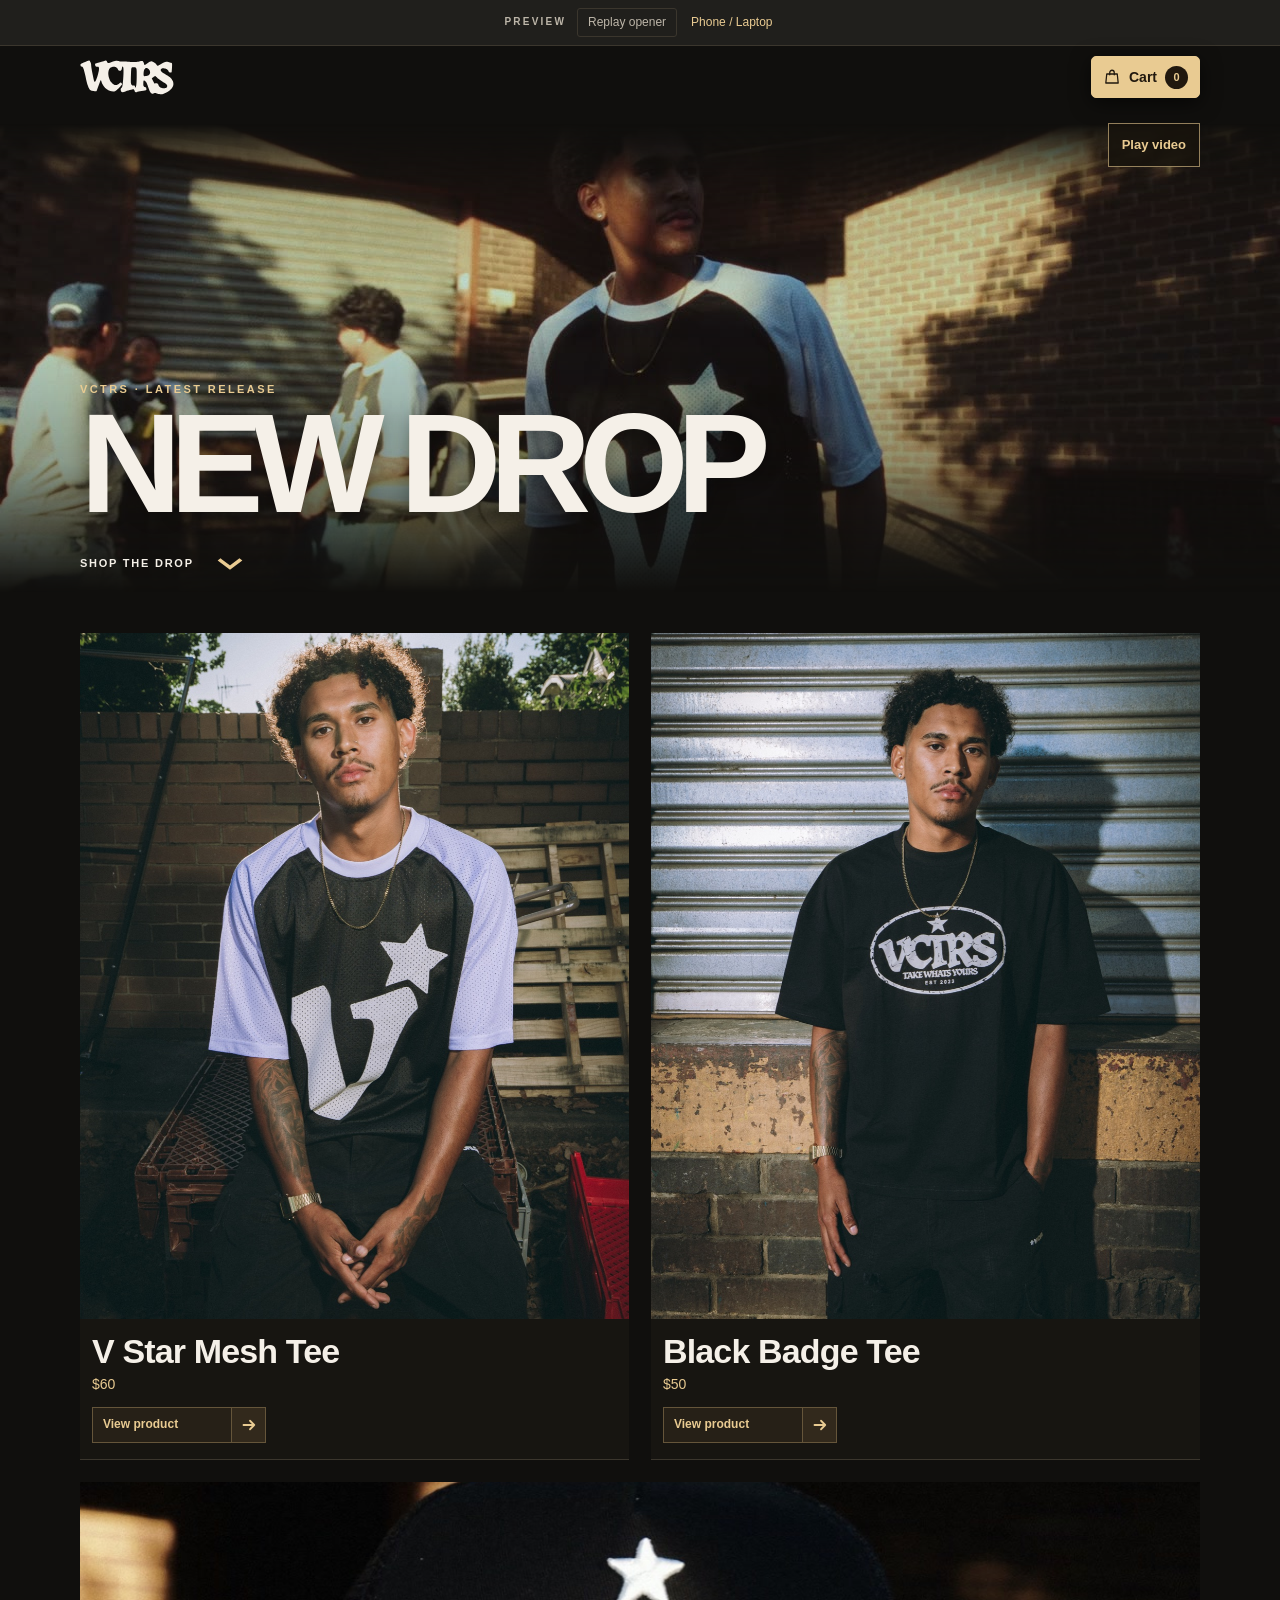
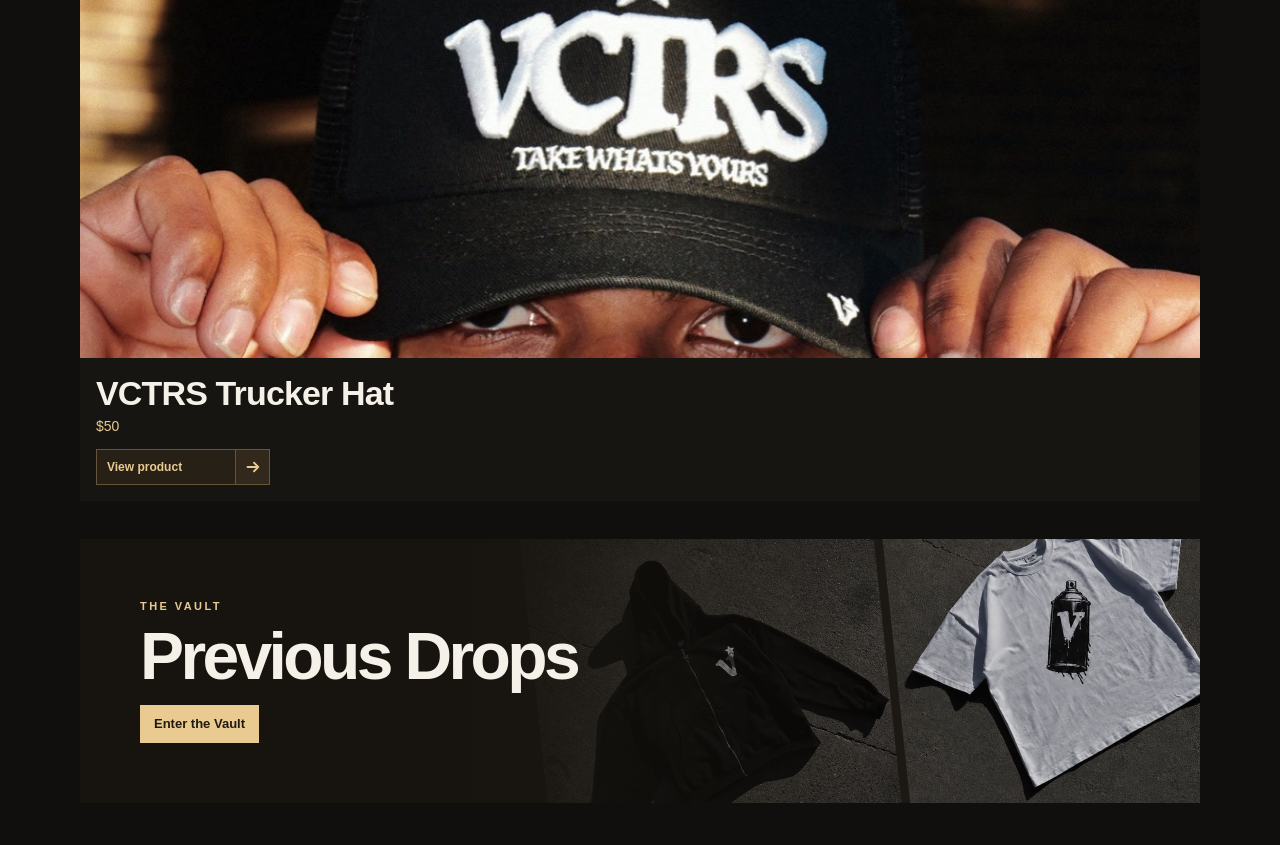
==== index.html @ b0d3637d "Publish VCTRS storefront demo" ====
<!doctype html>
<html lang="en-AU">
<head>
<meta charset="utf-8">
<meta name="robots" content="noindex, nofollow">
<meta name="viewport" content="width=device-width, initial-scale=1">
<title>VCTRS — Storefront Preview</title>
<link rel="icon" href="assets/v-star.svg" type="image/svg+xml">
<link rel="stylesheet" href="shop-panels.css?v=4">
<link rel="stylesheet" href="vault-transition.css?v=1">
<script src="vault-transition.js?v=1"></script>
<style>
:root{color-scheme:dark;--ink:#100f0d;--paper:#f5f0e8;--gold:#e9cb92;--muted:#bdb6a9;--rule:#3b362d}
*{box-sizing:border-box}
body{margin:0;background:var(--ink);color:var(--paper);font:16px/1.4 Arial,sans-serif}
a,button,select{color:inherit}
button,select{font:inherit;cursor:pointer}
button:focus-visible,a:focus-visible,select:focus-visible{outline:2px solid var(--gold);outline-offset:4px}
[hidden]{display:none!important}
#store{--storebar-height:63px}
.store-top{position:sticky;top:0;z-index:3}
.tools{display:flex;align-items:center;justify-content:center;gap:6px;flex-wrap:wrap;padding:8px;background:#201f1c;border-bottom:1px solid var(--rule)}
.tools button{border:1px solid transparent;background:transparent;padding:5px 10px;font-size:12px;border-radius:3px;white-space:nowrap}
.tools .replay{border-color:var(--rule);color:var(--muted)}
.kicker{color:var(--gold);font-size:11px;font-weight:700;letter-spacing:.22em;text-transform:uppercase}
.tools .kicker{color:var(--muted);font-size:10px;margin:0 5px}
.wrap{width:min(1120px,calc(100% - 48px));margin-inline:auto}
.storebar{min-height:var(--storebar-height);display:flex;align-items:center}
.logo{display:block;flex:none;width:94px;height:35px;background:var(--paper);mask:url('assets/wordmark.svg') center/contain no-repeat}
.campaign{height:clamp(310px,56svh,620px);position:relative;isolation:isolate;overflow:hidden;background:var(--ink)}
.campaign video{position:absolute;inset:0;width:100%;height:100%;object-fit:cover;mask-image:linear-gradient(to bottom,transparent 3%,#000c 18%,#000d 40%,#0009 70%,transparent 96%)}
.campaign-copy{position:relative;z-index:1;height:100%;display:flex;flex-direction:column;align-items:flex-start;justify-content:flex-end;padding-bottom:24px}
.campaign-play{position:absolute;z-index:2;top:14px;right:max(14px,calc((100% - 1120px)/2));min-height:44px;padding:7px 13px;border:1px solid #e9cb9299;background:#17130deb;color:var(--gold);font-size:13px;font-weight:700}
.campaign-play:hover{background:var(--gold);color:#21180e}
h1,h2,h3,p{margin:0}
h1{font:900 clamp(56px,11vw,142px)/.84 Arial,sans-serif;letter-spacing:-.085em;text-transform:uppercase;margin:7px 0 16px;text-shadow:0 2px 20px #0005}
.scroll-link{display:inline-flex;align-items:center;gap:14px;min-height:50px;font-size:11px;font-weight:700;text-decoration:none;text-transform:uppercase;letter-spacing:.16em;padding:0 3px 0 0}
.drop-cue{display:grid;place-items:center;width:45px;height:45px;color:var(--gold)}
.drop-cue svg{width:28px;height:28px;fill:none;stroke:currentColor;stroke-width:2.6;stroke-linecap:square;stroke-linejoin:miter;transform:scaleX(1.35)}
.scroll-link:is(:hover,:focus-visible) .drop-cue{color:#ffe2ac}
@media(prefers-reduced-motion:no-preference){
 body:not(.opening) .drop-cue svg{animation:drop-nudge 820ms ease-out 2}
 @keyframes drop-nudge{0%,100%{transform:translateY(0) scaleX(1.35)}45%{transform:translateY(6px) scaleX(1.5)}}
}
.products{padding:20px 0 38px;scroll-margin-top:66px}
.cards{display:grid;grid-template-columns:repeat(2,minmax(0,1fr));gap:clamp(10px,2vw,22px)}
.card{min-width:0;background:#171511;border-bottom:1px solid var(--rule)}
.card:last-child{border-bottom:0}
.card[data-product=hat]{grid-column:1/-1}
.photo{display:block;width:100%;height:auto;aspect-ratio:4/5;object-fit:cover;object-position:center 35%;background:#28231d}
.card[data-product=hat] .photo{aspect-ratio:2.35/1;object-position:center 29%}
.detail{display:block;padding:13px 12px 16px}
.card[data-product=hat] .detail{padding:16px}
.detail .product-name{display:block;font-weight:700;font-size:clamp(15px,3vw,34px);line-height:1.12;letter-spacing:-.025em}
.price{display:block;margin-top:5px;color:var(--gold);font-size:14px}
.footer{padding:0 0 42px;scroll-margin-top:100px}
.vault-link{display:flex;position:relative;isolation:isolate;align-items:center;overflow:hidden;min-height:250px;padding:clamp(24px,5vw,60px);background:#1d1a15;text-decoration:none}
.vault-link::after{content:'';position:absolute;inset:0;z-index:-1;background:linear-gradient(90deg,#17140f 9%,#17140ff5 33%,#17140f30 75%,#17140f26)}
.vault-photos{position:absolute;z-index:-2;inset:-12% -2% -12% 43%;display:grid;grid-template-columns:1fr 1fr;gap:8px;transform:rotate(-6deg) scale(1.08);filter:saturate(.55)}
.vault-photos img{width:100%;height:100%;min-height:0;object-fit:cover;display:block}
.vault-copy{display:grid;justify-items:start;gap:12px}
.vault-copy h2{font-size:clamp(32px,5.5vw,66px);line-height:.92;letter-spacing:-.055em}
.vault-action{display:inline-flex;align-items:center;margin-top:6px;padding:10px 14px;background:var(--gold);color:#21180e;font-size:13px;font-weight:700}
.vault-link:is(:hover,:focus-visible) .vault-action{background:#ffe2ac}
.opener{position:fixed;inset:0;z-index:5;background:#000;transition:opacity .22s ease;display:grid;place-items:center}
.opener.fade{opacity:0;pointer-events:none}
.opener iframe{position:absolute;inset:0;width:100%;height:100%;border:0;pointer-events:none}
.opener button{position:absolute;right:18px;bottom:18px;padding:8px 12px;font-size:12px;background:#17130dbd;border:1px solid #fff8}
body.opening{overflow:hidden}
@media(max-width:650px){
 .wrap{width:calc(100% - 28px)}
 #store{--storebar-height:52px}
 .logo{width:74px;height:28px}
 .campaign{height:clamp(280px,51svh,500px)}
 .campaign-copy{padding-bottom:15px}
 .vault-link{min-height:204px}
 .vault-photos{left:27%;right:-15%}
 .vault-link::after{background:linear-gradient(90deg,#17140f 3%,#17140fe8 31%,#17140f45 94%)}
 .card[data-product=hat] .photo{aspect-ratio:4/3}
 .detail{display:block;padding:10px 8px 13px}
}
@media(max-width:335px){.tools .kicker{display:none}}
@media(prefers-reduced-motion:reduce){.opener{transition:none}}

.tools a{font-size:12px;text-decoration:none;padding:5px 8px;color:var(--gold)}
.product-open{display:block;width:100%;padding:0;border:0;background:transparent;text-align:left}
.product-open:hover .photo{filter:brightness(1.08)}
.product-open:focus-visible{outline-offset:-3px}
.view{display:grid;grid-template-columns:minmax(0,1fr) 34px;align-items:stretch;width:min(100%,174px);min-height:36px;margin-top:12px;background:#262017;border:1px solid #65553a;color:var(--gold);font-size:12px;font-weight:700}
.view-label{align-self:center;padding:6px 5px 6px 10px}
.view-icon{display:grid;place-items:center;border-left:1px solid #65553a;background:#32291c}
.action-arrow{width:16px;height:16px;fill:none;stroke:currentColor;stroke-width:1.8;stroke-linecap:round;stroke-linejoin:round}
.product-open:is(:hover,:focus-visible) .view{border-color:var(--gold)}
.product-open:is(:hover,:focus-visible) .view-icon{background:var(--gold);border-color:var(--gold);color:#21180e}
@media(max-width:650px){
 .tools{gap:3px}
 .tools button,.tools a{padding-inline:6px}
 .tools .kicker{display:none}
}
</style>
</head>
<body>
<svg aria-hidden="true" width="0" height="0" style="position:absolute">
  <symbol id="arrow-right" viewBox="0 0 16 16"><path d="M2.5 8h10.75M9 3.75 13.25 8 9 12.25"/></symbol>
</svg>
<div id="store">
  <div class="store-top">
    <aside class="tools" aria-label="Storefront preview controls">
      <span class="kicker">Preview</span>
      <button type="button" class="replay">Replay opener</button>
      <a id="device-preview" href="compare.html">Phone / Laptop</a>
    </aside>
    <div class="cart-rail wrap">
      <button class="floating-cart" id="floating-cart" type="button" aria-haspopup="dialog" aria-controls="cart-dialog">
        <span class="floating-cart-label">
          <svg viewBox="0 0 24 24" aria-hidden="true"><path d="M5 8h14l1.25 12H3.75L5 8Z"/><path d="M9 9V6a3 3 0 0 1 6 0v3"/></svg>
          <span>Cart</span><span class="floating-cart-count" id="floating-cart-count">0</span>
        </span>
        <span class="floating-cart-subtotal" id="floating-cart-subtotal" hidden></span>
      </button>
    </div>
  </div>
  <header class="storebar wrap">
    <div class="logo" role="img" aria-label="VCTRS"></div>
  </header>
  <main>
    <section class="campaign" aria-labelledby="drop-title">
      <video id="campaign" src="assets/campaign.mp4" poster="assets/campaign.jpg" muted playsinline loop preload="metadata" aria-hidden="true"></video>
      <button class="campaign-play" type="button" hidden>Play video</button>
      <div class="campaign-copy wrap">
        <span class="kicker">VCTRS · Latest release</span>
        <h1 id="drop-title">New Drop</h1>
        <a class="scroll-link" href="#products">Shop the drop <span class="drop-cue" aria-hidden="true"><svg viewBox="0 0 24 24"><path d="m6 9 6 6 6-6"/></svg></span></a>
      </div>
    </section>
    <section id="products" class="products wrap" aria-label="New drop products">
      <div class="cards">
        <article class="card" data-product="mesh">
          <button class="product-open" type="button" aria-label="View V Star Mesh Tee">
            <img class="photo" src="assets/mesh.jpg" alt="V Star Mesh Tee with a large V and star on the front" width="1067" height="1600">
            <span class="detail"><span class="product-name">V Star Mesh Tee</span><span class="price">$60</span><span class="view"><span class="view-label">View product</span><span class="view-icon" aria-hidden="true"><svg class="action-arrow"><use href="#arrow-right"/></svg></span></span></span>
          </button>
        </article>
        <article class="card" data-product="badge">
          <button class="product-open" type="button" aria-label="View Black Badge Tee">
            <img class="photo" src="assets/badge.jpg" alt="Black Badge Tee with a white VCTRS badge on the chest" width="1067" height="1600">
            <span class="detail"><span class="product-name">Black Badge Tee</span><span class="price">$50</span><span class="view"><span class="view-label">View product</span><span class="view-icon" aria-hidden="true"><svg class="action-arrow"><use href="#arrow-right"/></svg></span></span></span>
          </button>
        </article>
        <article class="card" data-product="hat">
          <button class="product-open" type="button" aria-label="View VCTRS Trucker Hat">
            <img class="photo" src="assets/hat.jpg" alt="Black VCTRS Trucker Hat with white embroidery" width="1067" height="1600">
            <span class="detail"><span class="product-name">VCTRS Trucker Hat</span><span class="price">$50</span><span class="view"><span class="view-label">View product</span><span class="view-icon" aria-hidden="true"><svg class="action-arrow"><use href="#arrow-right"/></svg></span></span></span>
          </button>
        </article>
      </div>
    </section>
  </main>
  <footer class="footer wrap" id="previous-drops">
    <a class="vault-link" href="vault-preview/index.html?v=2#vault" aria-labelledby="vault-heading vault-action">
      <div class="vault-photos" aria-hidden="true">
        <img src="assets/vault-hoodie.webp" loading="lazy" alt="">
        <img src="assets/vault-tee.webp" loading="lazy" alt="">
      </div>
      <div class="vault-copy">
        <p class="kicker">The Vault</p>
        <h2 id="vault-heading">Previous Drops</h2>
        <span class="vault-action" id="vault-action">Enter the Vault</span>
      </div>
    </a>
  </footer>
</div>
<dialog id="product-dialog" aria-labelledby="product-name">
  <div class="dialog-bar">
    <span class="kicker">VCTRS · New Drop</span>
    <form method="dialog"><button class="close" type="submit" aria-label="Close product" autofocus>×</button></form>
  </div>
  <form class="buy" id="buy">
    <div class="dialog-body">
      <div class="gallery">
        <div class="gallery-stage">
          <img class="gallery-photo" id="gallery-photo" alt="">
          <button class="gallery-nav" id="gallery-prev" type="button" aria-label="Previous photo"><svg class="action-arrow" aria-hidden="true"><use href="#arrow-right"/></svg></button>
          <button class="gallery-nav" id="gallery-next" type="button" aria-label="Next photo"><svg class="action-arrow" aria-hidden="true"><use href="#arrow-right"/></svg></button>
        </div>
        <div class="gallery-meta"><div class="thumbs" id="thumbs" aria-label="Product photos"></div><span class="gallery-count" id="gallery-count" aria-live="polite"></span></div>
      </div>
      <div class="buy-details">
        <div><h2 id="product-name"></h2><p id="product-price" class="price"></p></div>
        <fieldset id="size-field" class="size-field">
          <legend>Size</legend>
          <div class="size-options" id="size-options"></div>
        </fieldset>
        <p id="product-fit" class="product-fit" hidden></p>
        <div class="buy-quantity">
          <span id="quantity-label">Quantity</span>
          <div class="quantity-stepper" role="group" aria-labelledby="quantity-label">
            <button class="step-btn" id="qty-minus" type="button" aria-label="Decrease quantity" disabled>−</button>
            <output id="qty-value" aria-label="Quantity">1</output>
            <button class="step-btn" id="qty-plus" type="button" aria-label="Increase quantity" disabled>+</button>
          </div>
        </div>
        <p class="stock-note" id="stock-note" role="status"></p>
      </div>
    </div>
    <div class="dialog-actions">
      <button class="add" type="submit" disabled><span id="add-label">Select a size</span><span id="add-total"></span></button>
    </div>
  </form>
</dialog>
<dialog id="cart-dialog" class="cart" aria-labelledby="cart-title">
  <div class="dialog-bar">
    <h2 id="cart-title">Your cart</h2>
    <form method="dialog"><button class="close" type="submit" aria-label="Close cart" autofocus>×</button></form>
  </div>
  <div class="bag-body">
    <p class="cart-feedback" id="cart-feedback" role="status" hidden></p>
    <ul class="bag-list" id="bag-list"></ul>
    <p class="bag-empty" id="bag-empty">Your cart is empty.</p>
    <dl class="bag-totals" id="bag-totals" hidden>
      <div><dt>Subtotal</dt><dd id="subtotal"></dd></div>
      <div><dt>Flat shipping</dt><dd>$10</dd></div>
      <div class="order-total"><dt><strong>Total</strong></dt><dd><strong id="total"></strong></dd></div>
    </dl>
  </div>
  <div class="cart-actions">
    <button class="checkout-button" id="checkout-start" type="button" hidden><span>Checkout</span><span id="checkout-cta-total"></span></button>
    <form method="dialog"><button class="keep-shopping" type="submit">Keep shopping</button></form>
    <p class="note">Demo cart · No payments</p>
  </div>
</dialog>
<dialog id="checkout-dialog" aria-labelledby="checkout-title">
  <div class="dialog-bar">
    <h2 id="checkout-title">Checkout</h2>
    <form method="dialog"><button class="close" type="submit" aria-label="Close checkout" autofocus>×</button></form>
  </div>
  <div class="checkout-stage" id="checkout-review">
    <div class="checkout-body">
      <span class="kicker">Demo checkout</span>
      <h3 class="checkout-heading">Review your order</h3>
      <ul class="checkout-items" id="checkout-items"></ul>
      <dl class="bag-totals">
        <div><dt>Subtotal</dt><dd id="checkout-subtotal"></dd></div>
        <div><dt>Flat shipping</dt><dd>$10</dd></div>
        <div class="order-total"><dt><strong>Total</strong></dt><dd><strong id="checkout-total"></strong></dd></div>
      </dl>
    </div>
    <div class="cart-actions">
      <button class="checkout-button" id="place-demo-order" type="button">Place demo order</button>
      <button class="checkout-back" id="checkout-back" type="button">Back to cart</button>
    </div>
  </div>
  <div class="checkout-stage" id="checkout-confirmation" hidden>
    <div class="checkout-body checkout-success">
      <span class="order-check" aria-hidden="true"><svg viewBox="0 0 24 24"><path d="m5 12 5 5 9-10"/></svg></span>
      <h3 class="checkout-heading">Demo order complete</h3>
      <p class="checkout-note">Order total <strong id="checkout-placed-total"></strong>. No payment was taken.</p>
    </div>
    <div class="cart-actions">
      <form method="dialog"><button class="keep-shopping" id="checkout-done" type="submit">Continue shopping</button></form>
    </div>
  </div>
</dialog>
<div class="opener" hidden>
  <button type="button">Skip opener</button>
</div>
<script>
const opener = document.querySelector('.opener');
const messageOrigin = location.protocol === 'file:' ? '*' : location.origin;
const openerOrigin = location.protocol === 'file:' ? 'null' : location.origin;
const campaign = document.querySelector('#campaign');
const campaignPlay = document.querySelector('.campaign-play');
const tools = document.querySelector('.tools');
const store = document.querySelector('#store');
const replay = document.querySelector('.replay');
const skip = opener.querySelector('button');
const reducedMotion = matchMedia('(prefers-reduced-motion: reduce)');
const inDevicePreview = new URLSearchParams(location.search).has('device');
let endingTimer;
let stallTimer;
let restoreFocus;
let openerFrame;
let campaignAttempt = 0;
let campaignStartTimer;

const deviceLink = document.querySelector('#device-preview');
const archiveLink = document.querySelector('.vault-link');
if (inDevicePreview) archiveLink.href = 'vault-preview/index.html?device=1&v=2#vault';
archiveLink.addEventListener('click', event => {
  if (!window.vctrsVaultTransition || event.button !== 0 || event.metaKey || event.ctrlKey || event.shiftKey || event.altKey) return;
  event.preventDefault();
  window.vctrsVaultTransition.leave('enter', archiveLink.href);
});
window.vctrsVaultTransition?.arrive('exit');
function hideCampaignPlay(){
  clearTimeout(campaignStartTimer);
  if (document.activeElement === campaignPlay) {
    document.querySelector('.scroll-link').focus({preventScroll:true});
  }
  campaignPlay.hidden = true;
}
function playCampaign(){
  const attempt = ++campaignAttempt;
  clearTimeout(campaignStartTimer);
  function offerPlay(){
    if (attempt !== campaignAttempt) return;
    clearTimeout(campaignStartTimer);
    campaignPlay.hidden = false;
  }
  // Safari can require a tap, even for muted inline video in Low Power Mode.
  campaignStartTimer = setTimeout(offerPlay, 4000);
  campaign.play().then(() => {
    if (attempt === campaignAttempt) hideCampaignPlay();
  }).catch(offerPlay);
}
campaignPlay.addEventListener('click', playCampaign);
function revealStore(){
  if (opener.hidden || opener.classList.contains('fade')) return;
  clearTimeout(stallTimer);
  opener.classList.add('fade');
  document.body.classList.remove('opening');
  tools.inert = store.inert = false;
  endingTimer = setTimeout(() => {
    opener.hidden = true;
    openerFrame?.remove();
    openerFrame = undefined;
  }, 230);
  if (restoreFocus || document.activeElement === skip) replay.focus({preventScroll:true});
  playCampaign();
}
function playOpening(fromButton){
  clearTimeout(endingTimer);
  clearTimeout(stallTimer);
  restoreFocus = fromButton;
  window.scrollTo(0,0);
  campaignAttempt++;
  hideCampaignPlay();
  campaign.pause();
  opener.hidden = false;
  opener.classList.remove('fade');
  document.body.classList.add('opening');
  tools.inert = store.inert = true;
  if (fromButton) skip.focus({preventScroll:true});
  openerFrame?.remove();
  openerFrame = document.createElement('iframe');
  openerFrame.title = 'VCTRS opening film';
  openerFrame.tabIndex = -1;
  openerFrame.setAttribute('aria-hidden', 'true');
  openerFrame.allow = 'autoplay';
  openerFrame.src = 'production-opener.html?embedded=1';
  opener.prepend(openerFrame);
  stallTimer = setTimeout(revealStore, 18000);
}
window.addEventListener('message', event => {
  if (!openerFrame || event.source !== openerFrame.contentWindow || event.origin !== openerOrigin || opener.classList.contains('fade')) return;
  if (event.data?.type === 'vctrs-opener-ready') {
    openerFrame.contentWindow.postMessage({type:'vctrs-opener-start'}, messageOrigin);
  } else if (event.data?.type === 'vctrs-opener-complete') {
    revealStore();
  }
});
skip.addEventListener('click',revealStore);
replay.addEventListener('click',() => playOpening(true));
if (inDevicePreview) deviceLink.hidden = true;
if (!reducedMotion.matches && !inDevicePreview && location.hash !== '#previous-drops') playOpening(false);
else playCampaign();
</script>
<script src="shop.js?v=5"></script>
</body>
</html>
---- shop-panels.css ----
#product-dialog,
#cart-dialog,
#checkout-dialog {
  --panel: #191713;
  --inset: #100f0d;
  --edge: #494035;
  --panel-pad: clamp(18px, 3vw, 30px);
  width: min(900px, calc(100% - 36px));
  max-height: calc(100dvh - 36px);
  padding: 0;
  overflow: hidden;
  border: 1px solid var(--edge);
  border-radius: 10px;
  background: var(--panel);
  color: var(--paper);
  box-shadow: 0 18px 70px #0008;
}

#product-dialog[open],
#cart-dialog[open],
#checkout-dialog[open] {
  display: flex;
  flex-direction: column;
}

dialog::backdrop { background: #080705bb; }
body:has(dialog[open]) { overflow: hidden; }

.dialog-bar {
  display: flex;
  flex: none;
  align-items: center;
  justify-content: space-between;
  gap: 12px;
  padding: 9px var(--panel-pad);
  border-bottom: 1px solid var(--edge);
}

.dialog-bar h2 { font-size: 22px; letter-spacing: -.035em; }

.close,
.gallery-nav,
.thumb,
.step-btn {
  display: grid;
  place-items: center;
  padding: 0;
  border: 1px solid var(--edge);
  background: var(--inset);
  color: var(--paper);
}

.close,
.gallery-nav { width: 44px; height: 44px; border-radius: 50%; }
.close { font-size: 25px; line-height: 1; }
.close:hover,
.gallery-nav:hover,
.step-btn:not(:disabled):hover { border-color: var(--gold); color: var(--gold); }

.buy { display: flex; flex-direction: column; min-height: 0; }

.dialog-body {
  display: grid;
  grid-template-columns: minmax(0, 1.15fr) minmax(0, 1fr);
  gap: var(--panel-pad);
  padding: var(--panel-pad);
  min-height: 0;
  overflow: auto;
  overscroll-behavior: contain;
  scrollbar-color: var(--edge) var(--panel);
}

.gallery { min-width: 0; }
.gallery-stage { position: relative; overflow: hidden; background: #0c0b09; }
.gallery-photo { display: block; width: 100%; height: clamp(180px, 47dvh, 440px); object-fit: contain; }
.gallery-nav { position: absolute; top: 50%; transform: translateY(-50%); background: #100f0de8; }
#gallery-prev { left: 8px; }
#gallery-prev svg { transform: rotate(180deg); }
#gallery-next { right: 8px; }

.gallery-meta { display: flex; align-items: center; justify-content: space-between; gap: 10px; margin-top: 8px; }
.gallery-count { color: var(--muted); font-size: 12px; font-variant-numeric: tabular-nums; white-space: nowrap; }
.thumbs { display: flex; flex-wrap: wrap; gap: 7px; }
.thumb { width: 44px; height: 49px; padding: 2px; }
.thumb img { display: block; width: 100%; height: 100%; object-fit: cover; }
.thumb[aria-pressed=true] { border-color: var(--gold); }

.buy-details { align-self: center; display: grid; gap: 16px; min-width: 0; }
.buy-details h2 { font-size: clamp(26px, 4vw, 42px); letter-spacing: -.055em; line-height: 1.02; }
.buy-details .price { margin-top: 6px; font-size: 19px; }
.size-field { min-width: 0; margin: 0; padding: 0; border: 0; }
.size-field legend,
.buy-quantity > span { font-size: 13px; font-weight: 700; }
.size-field legend { margin-bottom: 8px; padding: 0; }
.size-options { display: flex; flex-wrap: wrap; gap: 7px; }

.size-option {
  position: relative;
  display: inline-grid;
  place-items: center;
  min-width: 46px;
  min-height: 44px;
  padding: 5px 10px;
  border: 1px solid var(--edge);
  background: var(--inset);
  font-size: 14px;
  font-weight: 700;
  cursor: pointer;
}

.size-option input { position: absolute; width: 1px; height: 1px; clip-path: inset(50%); }
.size-option:has(input:checked) { border-color: var(--gold); background: var(--gold); color: #21180e; }
.size-option:has(input:focus-visible) { outline: 2px solid var(--gold); outline-offset: 3px; }
.size-option:has(input:disabled) { border-style: dashed; color: var(--muted); text-decoration: line-through; cursor: default; }
.product-fit { width: fit-content; padding: 6px 10px; border: 1px solid var(--edge); color: var(--gold); font-size: 13px; }
.buy-quantity { display: flex; align-items: center; gap: 12px; justify-content: space-between; }

.quantity-stepper {
  display: inline-grid;
  grid-template-columns: 42px minmax(32px, auto) 42px;
  align-items: stretch;
  border: 1px solid var(--edge);
  background: var(--inset);
}

.quantity-stepper .step-btn { min-height: 42px; border: 0; border-radius: 0; font-size: 21px; line-height: 1; }
.step-btn:disabled { color: #82786b; cursor: default; }
.quantity-stepper output { display: grid; place-items: center; padding: 0 5px; border-inline: 1px solid var(--edge); font-size: 14px; font-variant-numeric: tabular-nums; }
.stock-note { min-height: 1.3em; color: var(--muted); font-size: 12px; }

.dialog-actions {
  display: grid;
  flex: none;
  grid-template-columns: minmax(0, 1.15fr) minmax(0, 1fr);
  align-items: center;
  gap: var(--panel-pad);
  padding: 11px var(--panel-pad);
  border-top: 1px solid var(--edge);
  background: var(--panel);
}

.cart-actions .note { color: var(--muted); font-size: 12px; }
.dialog-actions .add { grid-column: 2; }

.add,
.keep-shopping,
.checkout-button {
  display: flex;
  align-items: center;
  justify-content: space-between;
  gap: 12px;
  width: 100%;
  min-height: 48px;
  padding: 9px 14px;
  border: 1px solid var(--gold);
  background: var(--gold);
  color: #21180e;
  font-size: 14px;
  font-weight: 700;
  text-align: left;
}

.add:not(:disabled):hover,
.keep-shopping:hover,
.checkout-button:hover { background: #ffe2ac; }
.add:disabled { border-color: var(--edge); background: #29241b; color: var(--muted); cursor: default; }
#add-total { white-space: nowrap; font-variant-numeric: tabular-nums; }

#cart-dialog,
#checkout-dialog { width: min(490px, calc(100% - 24px)); }
.bag-body { min-height: 0; overflow: auto; overscroll-behavior: contain; padding: 16px var(--panel-pad); scrollbar-color: var(--edge) var(--panel); }
.cart-feedback { margin: 0 0 10px; padding: 8px 10px; border-left: 2px solid var(--gold); background: #2a2318; color: var(--gold); font-size: 13px; }
.bag-list { margin: 0; padding: 0; list-style: none; }

.cart-item {
  display: grid;
  grid-template-columns: 55px minmax(0, 1fr) auto;
  grid-template-areas: "photo main total" "photo controls controls";
  align-items: start;
  gap: 8px 11px;
  padding: 12px 0;
  border-bottom: 1px solid var(--edge);
}

.cart-photo { grid-area: photo; width: 55px; height: 70px; object-fit: cover; object-position: center 35%; }
.cart-item-main { grid-area: main; min-width: 0; display: grid; gap: 2px; }
.cart-item-name { font-size: 14px; line-height: 1.15; }
.cart-variant { color: var(--muted); font-size: 12px; }
.cart-item-controls { grid-area: controls; display: flex; flex-wrap: wrap; align-items: center; gap: 6px 10px; }
.cart-item-total { grid-area: total; color: var(--gold); font-size: 14px; white-space: nowrap; }
.bag-remove { min-height: 42px; padding: 5px 4px; border: 0; background: transparent; color: var(--muted); text-decoration: underline; text-underline-offset: 3px; font-size: 12px; }
.bag-remove:hover { color: var(--paper); }
.bag-empty { padding: 12px 0; color: var(--muted); }
.bag-totals { display: grid; gap: 7px; margin: 17px 0 0; font-size: 14px; }
.bag-totals div { display: flex; justify-content: space-between; gap: 12px; }
.bag-totals dd { margin: 0; font-variant-numeric: tabular-nums; }
.bag-totals .order-total { padding-top: 9px; border-top: 1px solid var(--edge); font-size: 17px; }
.cart-actions { flex: none; display: grid; gap: 7px; padding: 11px var(--panel-pad); border-top: 1px solid var(--edge); text-align: center; }
.keep-shopping { justify-content: center; }
.cart-actions:has(#checkout-start:not([hidden])) .keep-shopping,
.checkout-back {
  display: block;
  width: 100%;
  min-height: 42px;
  padding: 7px 10px;
  border: 1px solid var(--edge);
  background: transparent;
  color: var(--paper);
  font-size: 13px;
  font-weight: 700;
  text-align: center;
}

.cart-actions:has(#checkout-start:not([hidden])) .keep-shopping:hover,
.checkout-back:hover { border-color: var(--gold); color: var(--gold); }

.cart-rail { position: relative; height: 0; }

.floating-cart {
  position: absolute;
  top: calc((var(--storebar-height) - 42px) / 2);
  right: 0;
  display: inline-flex;
  align-items: stretch;
  min-height: 42px;
  padding: 0;
  overflow: hidden;
  border: 1px solid var(--gold);
  border-radius: 5px;
  background: var(--gold);
  color: #21180e;
  font-size: 14px;
  font-weight: 700;
  box-shadow: 0 5px 20px #0009;
}

.floating-cart:hover { background: #ffe2ac; }
.floating-cart-label { display: inline-flex; align-items: center; gap: 8px; padding: 8px 11px; }
.floating-cart-label svg { width: 18px; height: 18px; fill: none; stroke: currentColor; stroke-width: 1.7; stroke-linecap: round; stroke-linejoin: round; }
.floating-cart-count { display: grid; place-items: center; min-width: 23px; min-height: 23px; padding-inline: 4px; border-radius: 50%; background: #21180e; color: var(--gold); font-size: 11px; font-variant-numeric: tabular-nums; }
.floating-cart-subtotal { display: grid; align-content: center; padding: 7px 10px; border-left: 1px solid #21180e38; background: #21180e13; font-variant-numeric: tabular-nums; }
body.opening .floating-cart,
body:has(dialog[open]) .floating-cart { visibility: hidden; }

.checkout-stage { display: flex; flex-direction: column; min-height: 0; }
.checkout-body { min-height: 0; padding: 17px var(--panel-pad); overflow: auto; overscroll-behavior: contain; }
.checkout-heading { margin-top: 4px; font-size: 24px; letter-spacing: -.035em; line-height: 1.15; }
.checkout-items { display: grid; margin: 10px 0 0; padding: 0; list-style: none; }
.checkout-line { display: flex; justify-content: space-between; align-items: start; gap: 10px; padding: 10px 0; border-bottom: 1px solid var(--edge); font-size: 14px; }
.checkout-line-detail { min-width: 0; }
.checkout-line-variant { display: block; margin-top: 2px; color: var(--muted); font-size: 12px; }
.checkout-line-total { color: var(--gold); white-space: nowrap; }
#place-demo-order { justify-content: center; }
.checkout-success { display: grid; justify-items: center; gap: 9px; padding-block: 24px; text-align: center; }
.checkout-note { color: var(--muted); font-size: 13px; }
.order-check { display: grid; place-items: center; width: 42px; height: 42px; border: 1px solid var(--gold); border-radius: 50%; color: var(--gold); }
.order-check svg { width: 23px; height: 23px; fill: none; stroke: currentColor; stroke-width: 2; stroke-linecap: round; stroke-linejoin: round; }

@media (max-width: 650px) {
  #product-dialog,
  #cart-dialog,
  #checkout-dialog {
    --panel-pad: 14px;
    width: 100%;
    max-width: none;
    max-height: calc(100dvh - 14px);
    margin: auto 0 0;
    border-radius: 14px 14px 0 0;
  }

  .dialog-bar { padding-block: 5px; }
  .dialog-body { grid-template-columns: minmax(0, 1fr); gap: 13px; padding-block: 10px 13px; }
  .gallery-photo { height: clamp(148px, 29dvh, 300px); }
  .buy-details { gap: 10px; }
  .buy-details .price { font-size: 17px; }
  .dialog-actions { grid-template-columns: minmax(0, 1fr); gap: 5px; padding-block: 8px max(8px, env(safe-area-inset-bottom)); }
  .dialog-actions .add { grid-column: 1; }
  .cart-actions { padding-bottom: max(11px, env(safe-area-inset-bottom)); }
}
---- vault-transition.css ----
html:is(.vault-black-out, .vault-black-hold, .vault-black-in)::after {
  content: '';
  position: fixed;
  inset: 0;
  z-index: 2000;
  background: #000;
}

html.vault-black-out::after {
  animation: vault-fade-to-black 420ms cubic-bezier(.28,.04,.22,1) both;
}

html.vault-black-in::after {
  pointer-events: none;
  animation: vault-reveal-from-black 660ms cubic-bezier(.28,.04,.22,1) both;
}

@keyframes vault-fade-to-black {
  from { opacity: 0; }
  to { opacity: 1; }
}

@keyframes vault-reveal-from-black {
  from { opacity: 1; }
  to { opacity: 0; }
}

@media (prefers-reduced-motion: reduce) {
  html:is(.vault-black-out, .vault-black-hold, .vault-black-in)::after { display: none; }
}
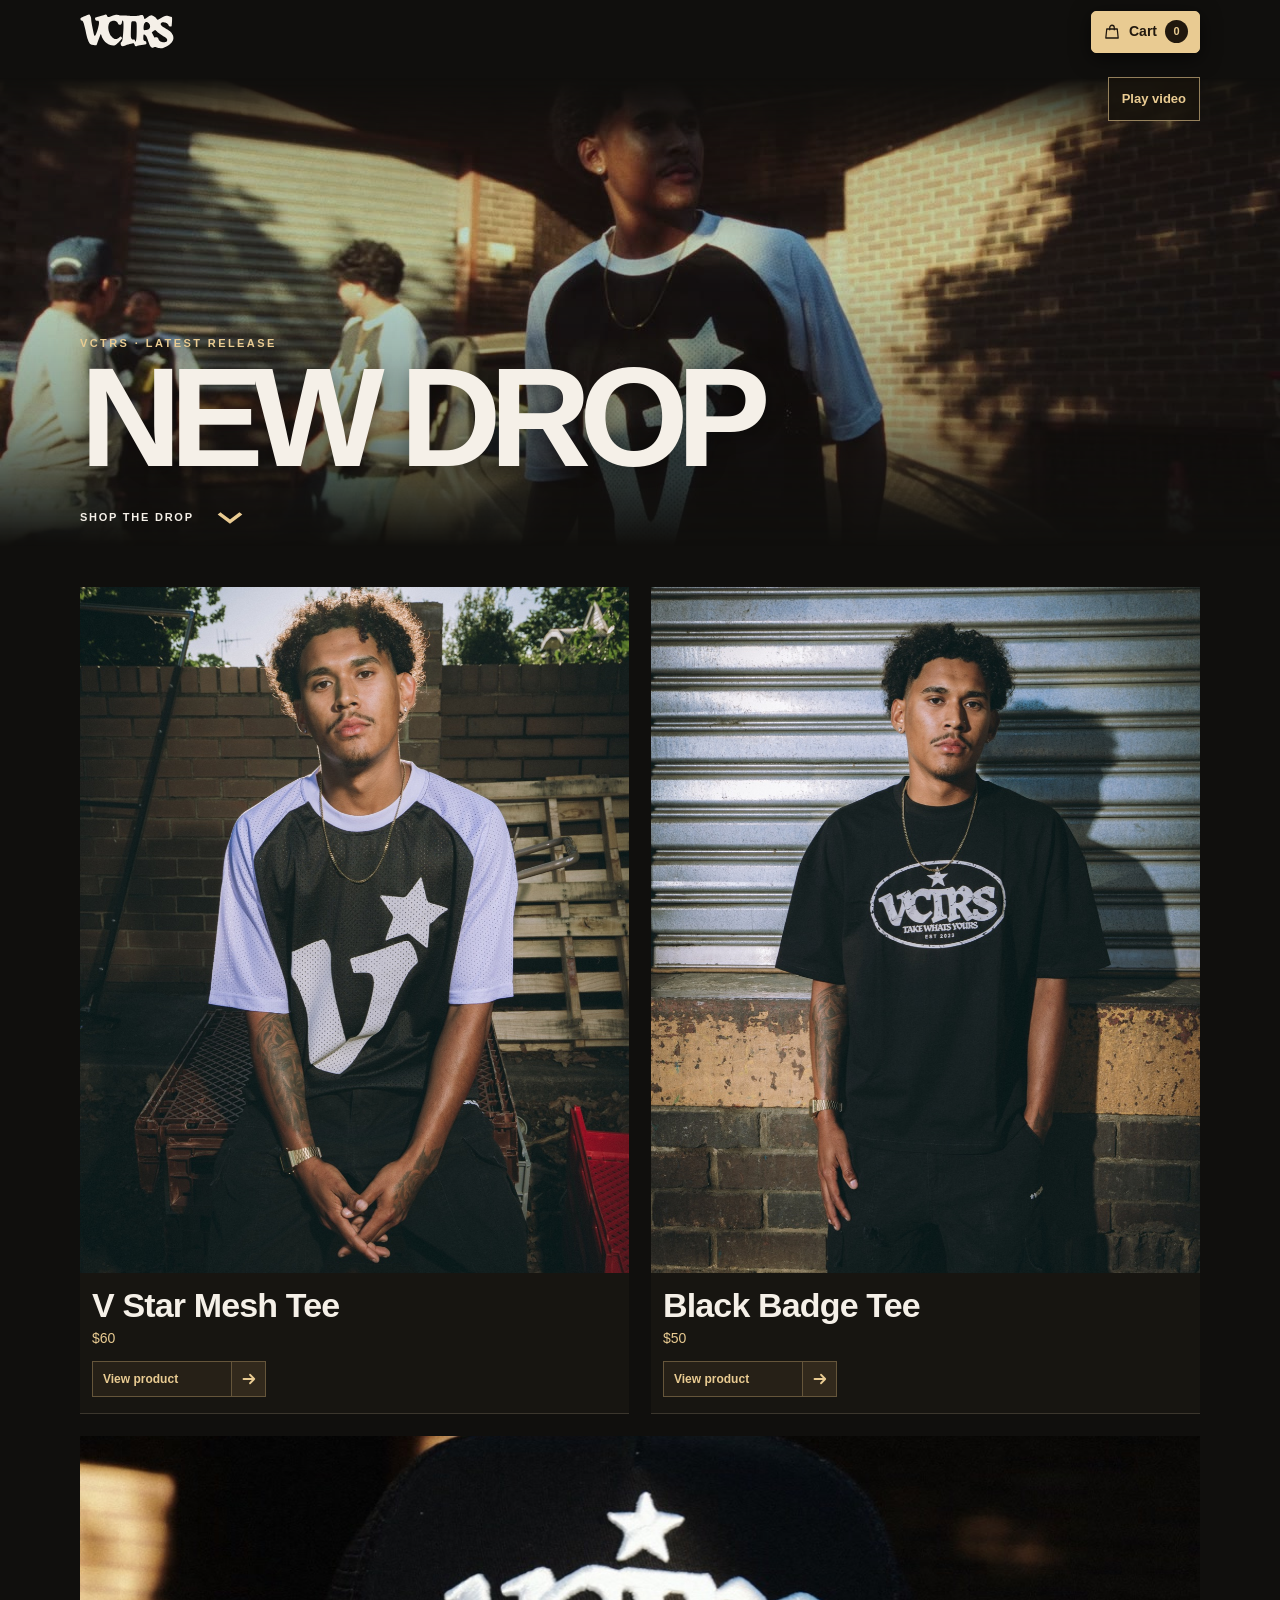
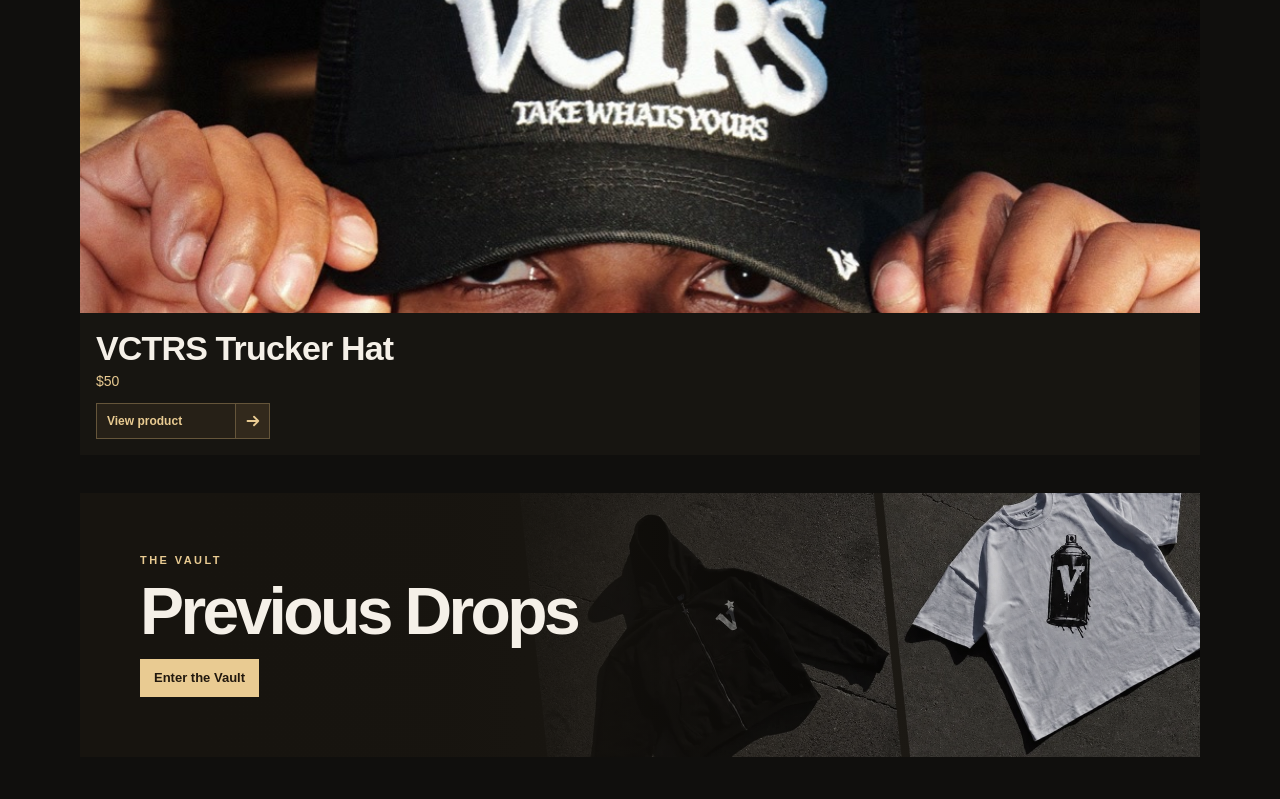
==== commit 50080e99: "Remove preview controls from storefront" ====
--- a/index.html
+++ b/index.html
@@ -4,7 +4,7 @@
 <meta charset="utf-8">
 <meta name="robots" content="noindex, nofollow">
 <meta name="viewport" content="width=device-width, initial-scale=1">
-<title>VCTRS — Storefront Preview</title>
+<title>VCTRS — Storefront</title>
 <link rel="icon" href="assets/v-star.svg" type="image/svg+xml">
 <link rel="stylesheet" href="shop-panels.css?v=4">
 <link rel="stylesheet" href="vault-transition.css?v=1">
@@ -19,11 +19,7 @@
 [hidden]{display:none!important}
 #store{--storebar-height:63px}
 .store-top{position:sticky;top:0;z-index:3}
-.tools{display:flex;align-items:center;justify-content:center;gap:6px;flex-wrap:wrap;padding:8px;background:#201f1c;border-bottom:1px solid var(--rule)}
-.tools button{border:1px solid transparent;background:transparent;padding:5px 10px;font-size:12px;border-radius:3px;white-space:nowrap}
-.tools .replay{border-color:var(--rule);color:var(--muted)}
 .kicker{color:var(--gold);font-size:11px;font-weight:700;letter-spacing:.22em;text-transform:uppercase}
-.tools .kicker{color:var(--muted);font-size:10px;margin:0 5px}
 .wrap{width:min(1120px,calc(100% - 48px));margin-inline:auto}
 .storebar{min-height:var(--storebar-height);display:flex;align-items:center}
 .logo{display:block;flex:none;width:94px;height:35px;background:var(--paper);mask:url('assets/wordmark.svg') center/contain no-repeat}
@@ -65,7 +61,6 @@
 .opener{position:fixed;inset:0;z-index:5;background:#000;transition:opacity .22s ease;display:grid;place-items:center}
 .opener.fade{opacity:0;pointer-events:none}
 .opener iframe{position:absolute;inset:0;width:100%;height:100%;border:0;pointer-events:none}
-.opener button{position:absolute;right:18px;bottom:18px;padding:8px 12px;font-size:12px;background:#17130dbd;border:1px solid #fff8}
 body.opening{overflow:hidden}
 @media(max-width:650px){
  .wrap{width:calc(100% - 28px)}
@@ -79,10 +74,8 @@
  .card[data-product=hat] .photo{aspect-ratio:4/3}
  .detail{display:block;padding:10px 8px 13px}
 }
-@media(max-width:335px){.tools .kicker{display:none}}
 @media(prefers-reduced-motion:reduce){.opener{transition:none}}
 
-.tools a{font-size:12px;text-decoration:none;padding:5px 8px;color:var(--gold)}
 .product-open{display:block;width:100%;padding:0;border:0;background:transparent;text-align:left}
 .product-open:hover .photo{filter:brightness(1.08)}
 .product-open:focus-visible{outline-offset:-3px}
@@ -92,11 +85,6 @@
 .action-arrow{width:16px;height:16px;fill:none;stroke:currentColor;stroke-width:1.8;stroke-linecap:round;stroke-linejoin:round}
 .product-open:is(:hover,:focus-visible) .view{border-color:var(--gold)}
 .product-open:is(:hover,:focus-visible) .view-icon{background:var(--gold);border-color:var(--gold);color:#21180e}
-@media(max-width:650px){
- .tools{gap:3px}
- .tools button,.tools a{padding-inline:6px}
- .tools .kicker{display:none}
-}
 </style>
 </head>
 <body>
@@ -105,11 +93,6 @@
 </svg>
 <div id="store">
   <div class="store-top">
-    <aside class="tools" aria-label="Storefront preview controls">
-      <span class="kicker">Preview</span>
-      <button type="button" class="replay">Replay opener</button>
-      <a id="device-preview" href="compare.html">Phone / Laptop</a>
-    </aside>
     <div class="cart-rail wrap">
       <button class="floating-cart" id="floating-cart" type="button" aria-haspopup="dialog" aria-controls="cart-dialog">
         <span class="floating-cart-label">
@@ -262,7 +245,6 @@
   </div>
 </dialog>
 <div class="opener" hidden>
-  <button type="button">Skip opener</button>
 </div>
 <script>
 const opener = document.querySelector('.opener');
@@ -270,20 +252,15 @@
 const openerOrigin = location.protocol === 'file:' ? 'null' : location.origin;
 const campaign = document.querySelector('#campaign');
 const campaignPlay = document.querySelector('.campaign-play');
-const tools = document.querySelector('.tools');
 const store = document.querySelector('#store');
-const replay = document.querySelector('.replay');
-const skip = opener.querySelector('button');
 const reducedMotion = matchMedia('(prefers-reduced-motion: reduce)');
 const inDevicePreview = new URLSearchParams(location.search).has('device');
 let endingTimer;
 let stallTimer;
-let restoreFocus;
 let openerFrame;
 let campaignAttempt = 0;
 let campaignStartTimer;
 
-const deviceLink = document.querySelector('#device-preview');
 const archiveLink = document.querySelector('.vault-link');
 if (inDevicePreview) archiveLink.href = 'vault-preview/index.html?device=1&v=2#vault';
 archiveLink.addEventListener('click', event => {
@@ -319,19 +296,17 @@
   clearTimeout(stallTimer);
   opener.classList.add('fade');
   document.body.classList.remove('opening');
-  tools.inert = store.inert = false;
+  store.inert = false;
   endingTimer = setTimeout(() => {
     opener.hidden = true;
     openerFrame?.remove();
     openerFrame = undefined;
   }, 230);
-  if (restoreFocus || document.activeElement === skip) replay.focus({preventScroll:true});
   playCampaign();
 }
-function playOpening(fromButton){
+function playOpening(){
   clearTimeout(endingTimer);
   clearTimeout(stallTimer);
-  restoreFocus = fromButton;
   window.scrollTo(0,0);
   campaignAttempt++;
   hideCampaignPlay();
@@ -339,8 +314,7 @@
   opener.hidden = false;
   opener.classList.remove('fade');
   document.body.classList.add('opening');
-  tools.inert = store.inert = true;
-  if (fromButton) skip.focus({preventScroll:true});
+  store.inert = true;
   openerFrame?.remove();
   openerFrame = document.createElement('iframe');
   openerFrame.title = 'VCTRS opening film';
@@ -359,10 +333,7 @@
     revealStore();
   }
 });
-skip.addEventListener('click',revealStore);
-replay.addEventListener('click',() => playOpening(true));
-if (inDevicePreview) deviceLink.hidden = true;
-if (!reducedMotion.matches && !inDevicePreview && location.hash !== '#previous-drops') playOpening(false);
+if (!reducedMotion.matches && !inDevicePreview && location.hash !== '#previous-drops') playOpening();
 else playCampaign();
 </script>
 <script src="shop.js?v=5"></script>
